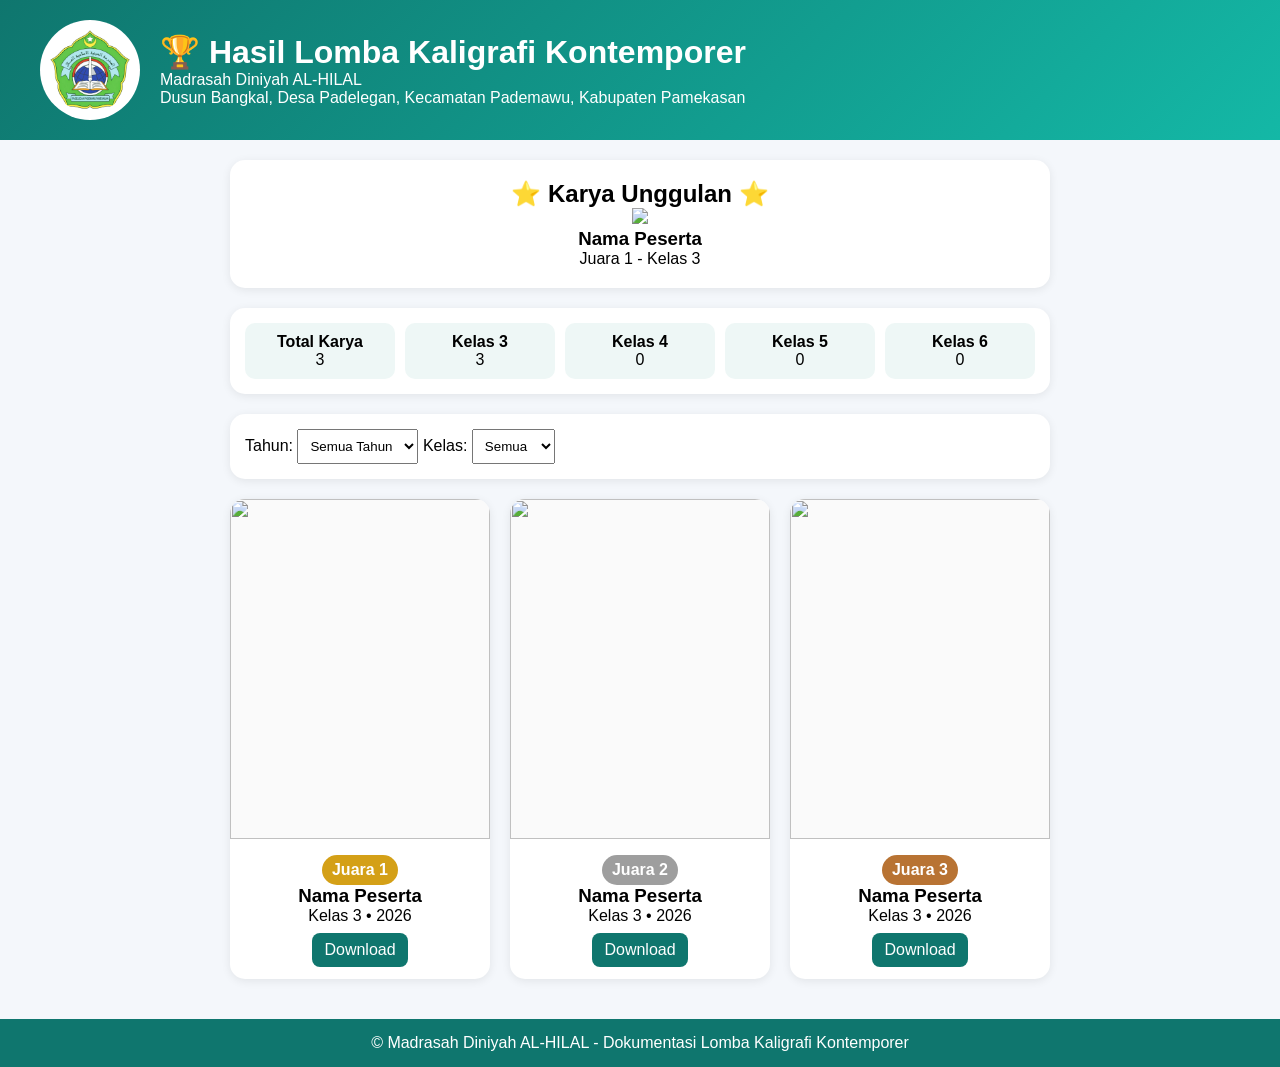
==== index.html @ 015a81a3 "Add files via upload" ====
<!DOCTYPE html>
<html lang="id">
<head>
<meta charset="UTF-8">
<meta name="viewport" content="width=device-width, initial-scale=1.0">
<title>Hasil Lomba Kaligrafi Kontemporer - MD AL-HILAL</title>
<style>
*{margin:0;padding:0;box-sizing:border-box}
html,body{height:100%}
body{font-family:Segoe UI,Arial,sans-serif;background:#f4f7fb;display:flex;flex-direction:column}
main{flex:1}
header{
background:linear-gradient(135deg,#0f766e,#14b8a6);
color:#fff;padding:20px
}
.header-wrap{max-width:1200px;margin:auto;display:flex;align-items:center;gap:20px}
.logo{width:100px;height:100px;object-fit:contain;background:#fff;border-radius:50%;padding:8px}
@media(max-width:768px){.header-wrap{flex-direction:column;text-align:center}}
.container{max-width:1200px;margin:auto;padding:20px}
.featured,.stats,.filters,.gallery-card{background:#fff;border-radius:15px;box-shadow:0 2px 10px rgba(0,0,0,.08)}
.featured{padding:20px;margin-bottom:20px;text-align:center}
.featured img{max-width:100%;max-height:500px;object-fit:contain}
.stats{padding:15px;margin-bottom:20px;display:flex;gap:10px;flex-wrap:wrap}
.stat{flex:1;min-width:150px;background:#eef7f6;padding:10px;border-radius:10px;text-align:center}
.filters{padding:15px;margin-bottom:20px}
.filters select{padding:8px}
.gallery{display:grid;grid-template-columns:repeat(auto-fit,minmax(260px,1fr));gap:20px}
.gallery-card{overflow:hidden}
.gallery-card img{width:100%;height:340px;object-fit:contain;background:#fafafa;cursor:pointer}
.info{padding:12px;text-align:center}
.badge{display:inline-block;padding:6px 10px;border-radius:20px;color:#fff;font-weight:bold}
.gold{background:#d4a017}.silver{background:#9e9e9e}.bronze{background:#b87333}.blue{background:#2563eb}
.btn{display:inline-block;margin-top:8px;padding:8px 12px;background:#0f766e;color:#fff;text-decoration:none;border-radius:8px}
footer{background:#0f766e;color:#fff;text-align:center;padding:15px;margin-top:20px}
.lightbox{display:none;position:fixed;inset:0;background:rgba(0,0,0,.9);justify-content:center;align-items:center;z-index:9999}
.lightbox img{max-width:95%;max-height:95%}
.close{position:absolute;top:15px;right:20px;color:#fff;font-size:35px;cursor:pointer}
</style>
</head>
<body>
<header>
<div class="header-wrap">
<img src="logo.png" class="logo" alt="Logo">
<div>
<h1>🏆 Hasil Lomba Kaligrafi Kontemporer</h1>
<p>Madrasah Diniyah AL-HILAL<br>Dusun Bangkal, Desa Padelegan, Kecamatan Pademawu, Kabupaten Pamekasan</p>
</div>
</div>
</header>

<main class="container">
<div id="featured" class="featured"></div>
<div id="stats" class="stats"></div>

<div class="filters">
Tahun:
<select id="tahunFilter"></select>
Kelas:
<select id="kelasFilter">
<option value="all">Semua</option>
<option value="3">Kelas 3</option>
<option value="4">Kelas 4</option>
<option value="5">Kelas 5</option>
<option value="6">Kelas 6</option>
</select>
</div>

<div id="gallery" class="gallery"></div>
</main>

<footer>
© Madrasah Diniyah AL-HILAL - Dokumentasi Lomba Kaligrafi Kontemporer
</footer>

<div class="lightbox" id="lightbox">
<span class="close" onclick="document.getElementById('lightbox').style.display='none'">&times;</span>
<img id="lightboxImg">
</div>

<script>
let allData=[];

fetch('data.json')
.then(r=>r.json())
.then(data=>{
 allData=data;
 initFilters();
 renderFeatured();
 renderStats();
 renderGallery();
});

function initFilters(){
 const years=[...new Set(allData.map(x=>x.tahun))];
 const sel=document.getElementById('tahunFilter');
 sel.innerHTML='<option value="all">Semua Tahun</option>';
 years.forEach(y=>sel.innerHTML+=`<option value="${y}">${y}</option>`);
 sel.onchange=renderGallery;
 document.getElementById('kelasFilter').onchange=renderGallery;
}

function renderFeatured(){
 const f=allData.find(x=>x.featured);
 if(!f) return;
 document.getElementById('featured').innerHTML=`
 <h2>⭐ Karya Unggulan ⭐</h2>
 <img src="${f.gambar}">
 <h3>${f.nama}</h3>
 <p>${f.peringkat} - Kelas ${f.kelas}</p>`;
}

function renderStats(){
 const total=allData.length;
 const kelas=[3,4,5,6];
 let html=`<div class="stat"><b>Total Karya</b><br>${total}</div>`;
 kelas.forEach(k=>{
 html+=`<div class="stat"><b>Kelas ${k}</b><br>${allData.filter(x=>x.kelas==k).length}</div>`;
 });
 document.getElementById('stats').innerHTML=html;
}

function badgeClass(p){
 if(p.includes('Juara 1')) return 'gold';
 if(p.includes('Juara 2')) return 'silver';
 if(p.includes('Juara 3')) return 'bronze';
 return 'blue';
}

function renderGallery(){
 const tahun=document.getElementById('tahunFilter').value;
 const kelas=document.getElementById('kelasFilter').value;

 let data=allData.filter(x=>
 (tahun==='all'||x.tahun===tahun) &&
 (kelas==='all'||x.kelas===kelas)
 );

 document.getElementById('gallery').innerHTML=data.map(x=>`
 <div class="gallery-card">
 <img src="${x.gambar}" onclick="openImg('${x.gambar}')">
 <div class="info">
 <span class="badge ${badgeClass(x.peringkat)}">${x.peringkat}</span>
 <h3>${x.nama}</h3>
 <p>Kelas ${x.kelas} • ${x.tahun}</p>
 <a class="btn" href="${x.gambar}" download>Download</a>
 </div></div>`).join('');
}

function openImg(src){
 document.getElementById('lightbox').style.display='flex';
 document.getElementById('lightboxImg').src=src;
}
</script>
</body>
</html>
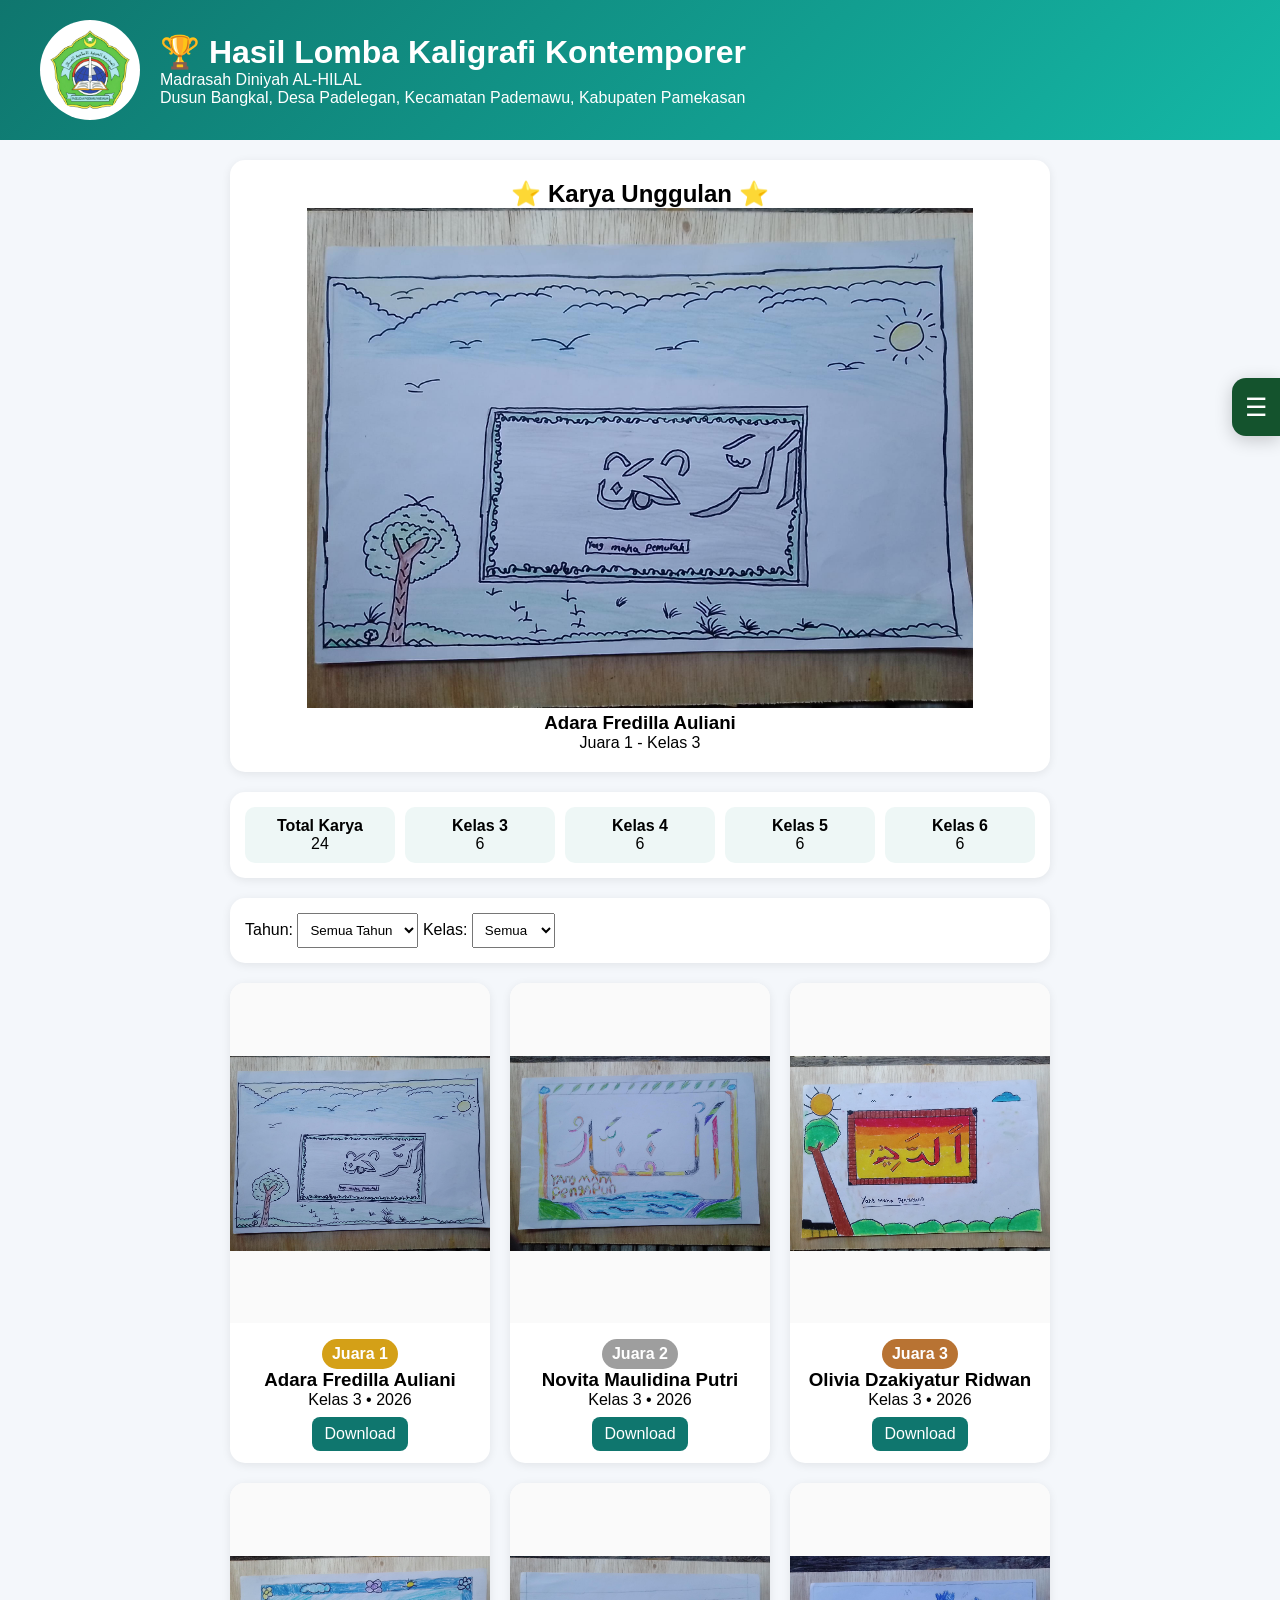
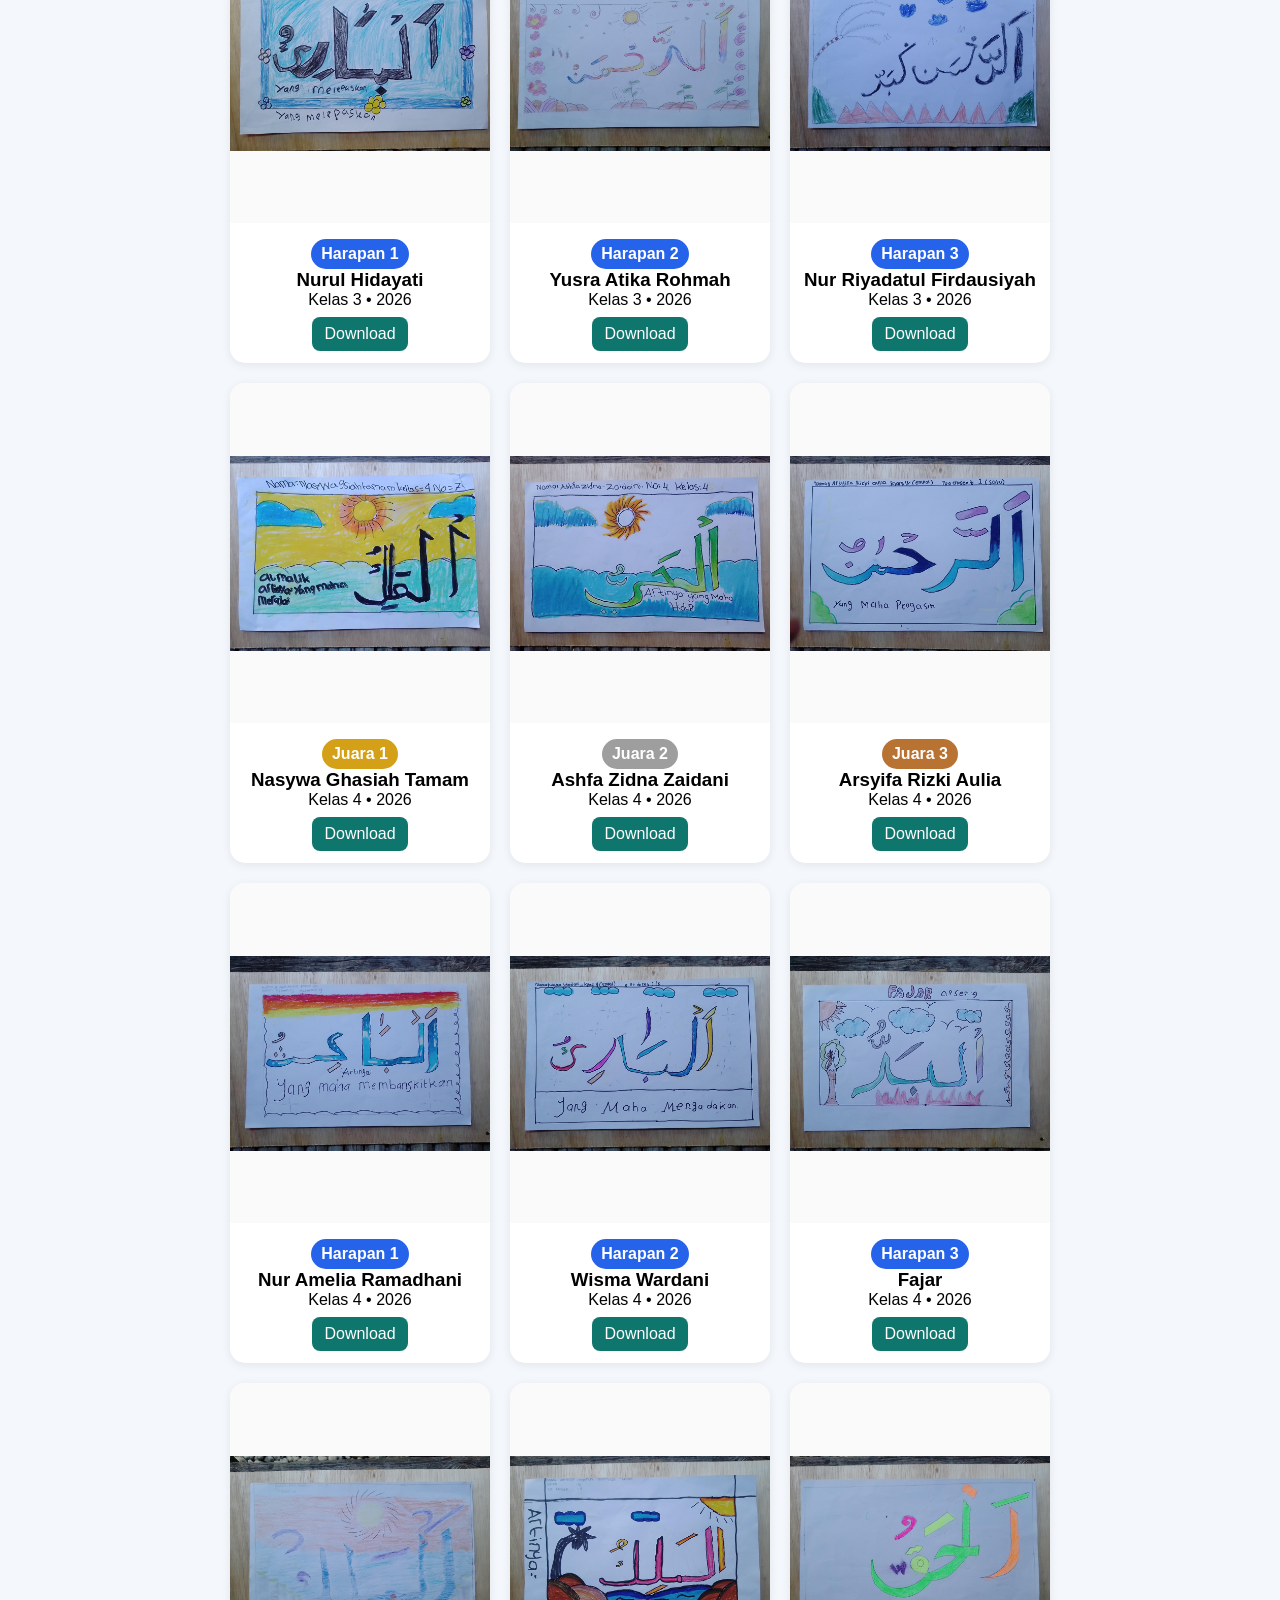
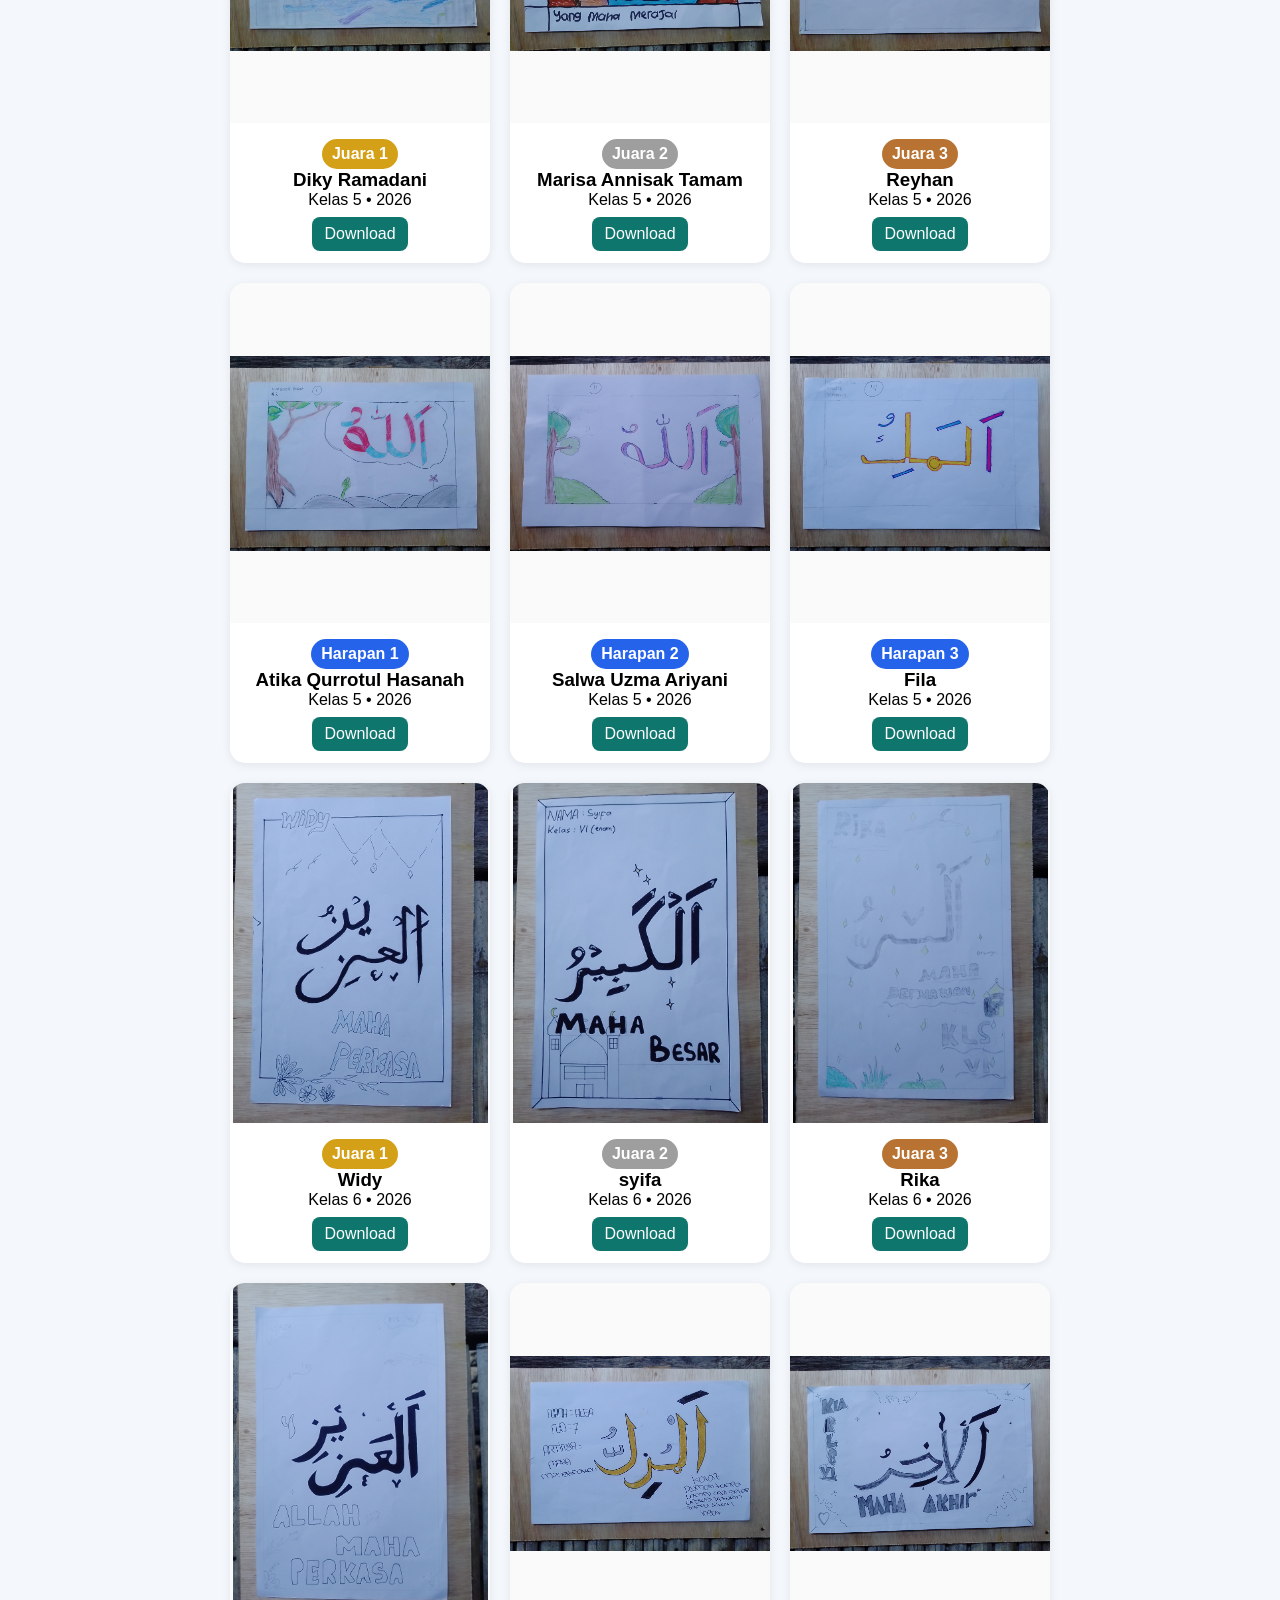
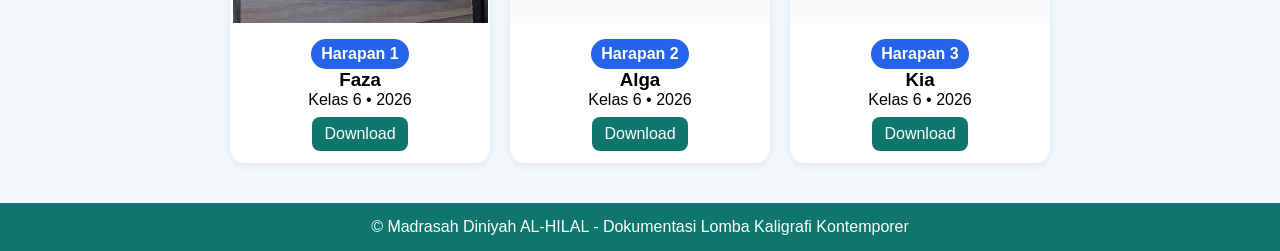
==== commit deb1cccc: "Update index.html" ====
--- a/index.html
+++ b/index.html
@@ -35,9 +35,289 @@
 .lightbox{display:none;position:fixed;inset:0;background:rgba(0,0,0,.9);justify-content:center;align-items:center;z-index:9999}
 .lightbox img{max-width:95%;max-height:95%}
 .close{position:absolute;top:15px;right:20px;color:#fff;font-size:35px;cursor:pointer}
+
+ /* ===== PENGATURAN DASAR ===== */
+:root {
+  --sb-main: #14532d;
+  --sb-accent: #d4af37;
+  --sb-panel: #ffffff;
+  --sb-text: #243047;
+  --sb-width: 280px;
+}
+
+/* body {
+  margin: 0;
+  font-family: Arial, sans-serif;
+}
+
+/* ===== TOMBOL PEMBUKA ===== */
+#rightSidebarToggle {
+  position: fixed;
+  top: 42%;
+  right: 0;
+  z-index: 99999;
+  width: 48px;
+  height: 58px;
+  border: none;
+  border-radius: 14px 0 0 14px;
+  background: var(--sb-main);
+  color: white;
+  font-size: 25px;
+  cursor: pointer;
+  box-shadow: 0 4px 18px #0003;
+  transition: right .35s ease, background .25s;
+  animation: sbPulse 2.5s infinite;
+}
+
+#rightSidebarToggle:hover {
+  background: #166534;
+}
+
+#rightSidebarToggle.is-open {
+  right: var(--sb-width);
+  animation: none;
+}
+
+/* ===== PANEL SIDEBAR ===== */
+#rightSidebar {
+  position: fixed;
+  top: 0;
+  right: 0;
+  z-index: 99998;
+  width: var(--sb-width);
+  max-width: calc(100vw - 55px);
+  height: 100vh;
+  height: 100dvh;
+  box-sizing: border-box;
+  background: var(--sb-panel);
+  box-shadow: -8px 0 30px #0002;
+  transform: translateX(110%);
+  transition: transform .35s cubic-bezier(.2,.8,.2,1);
+  display: flex;
+  flex-direction: column;
+  visibility: hidden;
+}
+
+#rightSidebar.is-open {
+  transform: translateX(0);
+  visibility: visible;
+}
+
+/* ===== HEADER ===== 
+.sb-header {
+  padding: 25px 20px;
+  color: white;
+  background: linear-gradient(135deg, #14532d, #166534);
+  position: relative;
+  overflow: hidden;
+} */
+
+.sb-header::after {
+  content: "";
+  position: absolute;
+  width: 120px;
+  height: 120px;
+  border: 1px solid #ffffff30;
+  border-radius: 50%;
+  right: -35px;
+  top: -45px;
+}
+
+.sb-brand {
+  font-size: 19px;
+  font-weight: bold;
+  letter-spacing: .5px;
+}
+
+.sb-subtitle {
+  font-size: 12px;
+  opacity: .8;
+  margin-top: 7px;
+}
+
+#rightSidebarClose {
+  position: absolute;
+  top: 15px;
+  right: 14px;
+  z-index: 1;
+  border: 0;
+  border-radius: 50%;
+  width: 32px;
+  height: 32px;
+  color: white;
+  background: #ffffff20;
+  font-size: 20px;
+  cursor: pointer;
+}
+
+/* ===== DAFTAR MENU ===== */
+.sb-menu {
+  padding: 16px 12px;
+  overflow-y: auto;
+  flex: 1;
+}
+
+.sb-label {
+  padding: 8px 12px;
+  color: #8a94a5;
+  font-size: 11px;
+  font-weight: bold;
+  letter-spacing: 1.2px;
+}
+
+.sb-link {
+  display: flex;
+  align-items: center;
+  gap: 13px;
+  padding: 13px 12px;
+  margin: 4px 0;
+  color: var(--sb-text);
+  text-decoration: none;
+  border-radius: 11px;
+  font-size: 14px;
+  transition: background .25s, color .25s,
+              transform .25s;
+}
+
+.sb-icon {
+  width: 24px;
+  text-align: center;
+  font-size: 19px;
+}
+
+.sb-link:hover,
+.sb-link.active {
+  background: #e8f5ec;
+  color: var(--sb-main);
+  transform: translateX(-4px);
+}
+
+.sb-link.active {
+  font-weight: bold;
+  box-shadow: inset -3px 0 var(--sb-accent);
+}
+
+/* ===== FOOTER ===== */
+.sb-footer {
+  padding: 16px;
+  text-align: center;
+  color: #7b8494;
+  font-size: 11px;
+  border-top: 1px solid #edf0f3;
+}
+
+/* ===== LAPISAN GELAP ===== */
+#rightSidebarOverlay {
+  position: fixed;
+  inset: 0;
+  z-index: 99997;
+  background: #0b1220a0;
+  opacity: 0;
+  visibility: hidden;
+  transition: opacity .3s, visibility .3s;
+}
+
+#rightSidebarOverlay.is-open {
+  opacity: 1;
+  visibility: visible;
+}
+
+/* ===== ANIMASI TOMBOL ===== */
+@keyframes sbPulse {
+  0%, 100% { box-shadow: 0 4px 18px #0003; }
+  50% { box-shadow: 0 4px 22px #d4af3780; }
+}
+
+/* Hormati pengaturan minim animasi */
+@media (prefers-reduced-motion: reduce) {
+  #rightSidebar,
+  #rightSidebarToggle,
+  #rightSidebarOverlay,
+  .sb-link {
+    transition: none !important;
+    animation: none !important;
+  }
+}
 </style>
 </head>
 <body>
+ <!-- TOMBOL MENU -->
+<button id="rightSidebarToggle"
+        type="button"
+        aria-label="Buka menu navigasi"
+        aria-controls="rightSidebar"
+        aria-expanded="false">
+  <span id="sbToggleIcon">☰</span>
+</button>
+
+<!-- OVERLAY -->
+<div id="rightSidebarOverlay"></div>
+
+<!-- SIDEBAR -->
+<aside id="rightSidebar"
+       aria-label="Navigasi utama"
+       aria-hidden="true"
+       inert>
+
+  <div class="sb-header">
+    <div class="sb-brand">✦ MENU UTAMA</div>
+    <div class="sb-subtitle">Portal Informasi & Layanan</div>
+    <button id="rightSidebarClose"
+            type="button"
+            aria-label="Tutup menu">×</button>
+  </div>
+
+  <nav class="sb-menu">
+    <div class="sb-label">NAVIGASI</div>
+
+    <!-- GANTI LINK # DENGAN URL TUJUAN -->
+    <a class="sb-link active" href="#beranda">
+      <span class="sb-icon">⌂</span>
+      <span>Beranda</span>
+    </a>
+
+    <a class="sb-link" href="#profil">
+      <span class="sb-icon">🏫</span>
+      <span>Profil Madrasah</span>
+    </a>
+
+    <a class="sb-link" href="#informasi">
+      <span class="sb-icon">📢</span>
+      <span>Informasi</span>
+    </a>
+
+    <a class="sb-link" href="#layanan">
+      <span class="sb-icon">▤</span>
+      <span>Layanan Digital</span>
+    </a>
+
+    <a class="sb-link" href="#data-siswa">
+      <span class="sb-icon">👨‍🎓</span>
+      <span>Data Siswa</span>
+    </a>
+
+    <a class="sb-link" href="#galeri">
+      <span class="sb-icon">▧</span>
+      <span>Galeri Kegiatan</span>
+    </a>
+
+    <a class="sb-link" href="#kontak">
+      <span class="sb-icon">✉</span>
+      <span>Hubungi Kami</span>
+    </a>
+
+    <div class="sb-label">TAUTAN EKSTERNAL</div>
+
+    <a class="sb-link"
+       href="https://www.google.com/"
+       target="_blank"
+       rel="noopener noreferrer">
+      <span class="sb-icon">🌐</span>
+      <span>Website Eksternal ↗</span>
+    </a>
+  </nav>
+</aside>
+ <!-- ========================================================= -->
 <header>
 <div class="header-wrap">
 <img src="logo.png" class="logo" alt="Logo">
@@ -151,5 +431,80 @@
  document.getElementById('lightboxImg').src=src;
 }
 </script>
+
+ <script>
+(() => {
+  const toggle = document.getElementById("rightSidebarToggle");
+  const icon = document.getElementById("sbToggleIcon");
+  const sidebar = document.getElementById("rightSidebar");
+  const close = document.getElementById("rightSidebarClose");
+  const overlay = document.getElementById("rightSidebarOverlay");
+
+  if (!toggle || !sidebar || !close || !overlay) return;
+
+  let isOpen = false;
+  let previousFocus = null;
+
+  function setSidebar(open) {
+    isOpen = open;
+
+    sidebar.classList.toggle("is-open", open);
+    toggle.classList.toggle("is-open", open);
+    overlay.classList.toggle("is-open", open);
+
+    toggle.setAttribute("aria-expanded", String(open));
+    toggle.setAttribute(
+      "aria-label",
+      open ? "Tutup menu navigasi" : "Buka menu navigasi"
+    );
+
+    sidebar.setAttribute("aria-hidden", String(!open));
+    sidebar.inert = !open;
+
+    icon.textContent = open ? "✕" : "☰";
+
+    if (open) {
+      previousFocus = document.activeElement;
+      close.focus();
+    } else if (previousFocus && previousFocus.focus) {
+      toggle.focus();
+    }
+  }
+
+  toggle.addEventListener("click", () => {
+    setSidebar(!isOpen);
+  });
+
+  close.addEventListener("click", () => {
+    setSidebar(false);
+  });
+
+  overlay.addEventListener("click", () => {
+    setSidebar(false);
+  });
+
+  document.addEventListener("keydown", (event) => {
+    if (event.key === "Escape" && isOpen) {
+      setSidebar(false);
+    }
+  });
+
+  sidebar.querySelectorAll(".sb-link").forEach(link => {
+    link.addEventListener("click", () => {
+      if (link.target !== "_blank") {
+        sidebar.querySelectorAll(".sb-link").forEach(item => {
+          item.classList.remove("active");
+        });
+        link.classList.add("active");
+      }
+
+      setSidebar(false);
+    });
+  });
+
+  // Tutup otomatis jika layar berubah menjadi desktop lebar
+  // tidak dilakukan agar keadaan menu tetap konsisten.
+})();
+</script>
 </body>
-</html>+</html>
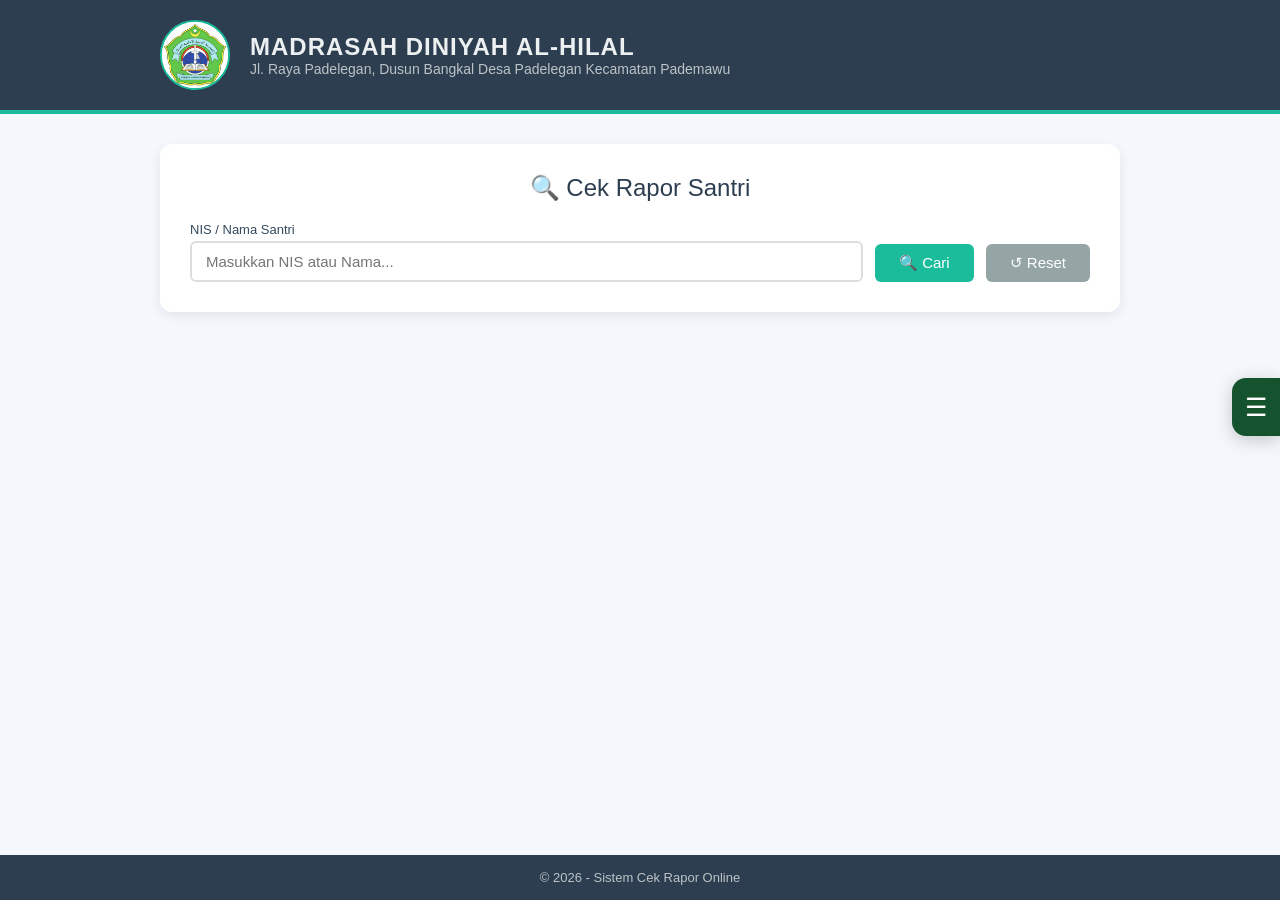
==== commit 77e58e61: "Add files via upload" ====
--- a/index.html
+++ b/index.html
@@ -1,510 +1,450 @@
-<!DOCTYPE html>
-<html lang="id">
-<head>
-<meta charset="UTF-8">
-<meta name="viewport" content="width=device-width, initial-scale=1.0">
-<title>Hasil Lomba Kaligrafi Kontemporer - MD AL-HILAL</title>
-<style>
-*{margin:0;padding:0;box-sizing:border-box}
-html,body{height:100%}
-body{font-family:Segoe UI,Arial,sans-serif;background:#f4f7fb;display:flex;flex-direction:column}
-main{flex:1}
-header{
-background:linear-gradient(135deg,#0f766e,#14b8a6);
-color:#fff;padding:20px
-}
-.header-wrap{max-width:1200px;margin:auto;display:flex;align-items:center;gap:20px}
-.logo{width:100px;height:100px;object-fit:contain;background:#fff;border-radius:50%;padding:8px}
-@media(max-width:768px){.header-wrap{flex-direction:column;text-align:center}}
-.container{max-width:1200px;margin:auto;padding:20px}
-.featured,.stats,.filters,.gallery-card{background:#fff;border-radius:15px;box-shadow:0 2px 10px rgba(0,0,0,.08)}
-.featured{padding:20px;margin-bottom:20px;text-align:center}
-.featured img{max-width:100%;max-height:500px;object-fit:contain}
-.stats{padding:15px;margin-bottom:20px;display:flex;gap:10px;flex-wrap:wrap}
-.stat{flex:1;min-width:150px;background:#eef7f6;padding:10px;border-radius:10px;text-align:center}
-.filters{padding:15px;margin-bottom:20px}
-.filters select{padding:8px}
-.gallery{display:grid;grid-template-columns:repeat(auto-fit,minmax(260px,1fr));gap:20px}
-.gallery-card{overflow:hidden}
-.gallery-card img{width:100%;height:340px;object-fit:contain;background:#fafafa;cursor:pointer}
-.info{padding:12px;text-align:center}
-.badge{display:inline-block;padding:6px 10px;border-radius:20px;color:#fff;font-weight:bold}
-.gold{background:#d4a017}.silver{background:#9e9e9e}.bronze{background:#b87333}.blue{background:#2563eb}
-.btn{display:inline-block;margin-top:8px;padding:8px 12px;background:#0f766e;color:#fff;text-decoration:none;border-radius:8px}
-footer{background:#0f766e;color:#fff;text-align:center;padding:15px;margin-top:20px}
-.lightbox{display:none;position:fixed;inset:0;background:rgba(0,0,0,.9);justify-content:center;align-items:center;z-index:9999}
-.lightbox img{max-width:95%;max-height:95%}
-.close{position:absolute;top:15px;right:20px;color:#fff;font-size:35px;cursor:pointer}
-
- /* ===== PENGATURAN DASAR ===== */
-:root {
-  --sb-main: #14532d;
-  --sb-accent: #d4af37;
-  --sb-panel: #ffffff;
-  --sb-text: #243047;
-  --sb-width: 280px;
-}
-
-/* body {
-  margin: 0;
-  font-family: Arial, sans-serif;
-}
-
-/* ===== TOMBOL PEMBUKA ===== */
-#rightSidebarToggle {
-  position: fixed;
-  top: 42%;
-  right: 0;
-  z-index: 99999;
-  width: 48px;
-  height: 58px;
-  border: none;
-  border-radius: 14px 0 0 14px;
-  background: var(--sb-main);
-  color: white;
-  font-size: 25px;
-  cursor: pointer;
-  box-shadow: 0 4px 18px #0003;
-  transition: right .35s ease, background .25s;
-  animation: sbPulse 2.5s infinite;
-}
-
-#rightSidebarToggle:hover {
-  background: #166534;
-}
-
-#rightSidebarToggle.is-open {
-  right: var(--sb-width);
-  animation: none;
-}
-
-/* ===== PANEL SIDEBAR ===== */
-#rightSidebar {
-  position: fixed;
-  top: 0;
-  right: 0;
-  z-index: 99998;
-  width: var(--sb-width);
-  max-width: calc(100vw - 55px);
-  height: 100vh;
-  height: 100dvh;
-  box-sizing: border-box;
-  background: var(--sb-panel);
-  box-shadow: -8px 0 30px #0002;
-  transform: translateX(110%);
-  transition: transform .35s cubic-bezier(.2,.8,.2,1);
-  display: flex;
-  flex-direction: column;
-  visibility: hidden;
-}
-
-#rightSidebar.is-open {
-  transform: translateX(0);
-  visibility: visible;
-}
-
-/* ===== HEADER ===== 
-.sb-header {
-  padding: 25px 20px;
-  color: white;
-  background: linear-gradient(135deg, #14532d, #166534);
-  position: relative;
-  overflow: hidden;
-} */
-
-.sb-header::after {
-  content: "";
-  position: absolute;
-  width: 120px;
-  height: 120px;
-  border: 1px solid #ffffff30;
-  border-radius: 50%;
-  right: -35px;
-  top: -45px;
-}
-
-.sb-brand {
-  font-size: 19px;
-  font-weight: bold;
-  letter-spacing: .5px;
-}
-
-.sb-subtitle {
-  font-size: 12px;
-  opacity: .8;
-  margin-top: 7px;
-}
-
-#rightSidebarClose {
-  position: absolute;
-  top: 15px;
-  right: 14px;
-  z-index: 1;
-  border: 0;
-  border-radius: 50%;
-  width: 32px;
-  height: 32px;
-  color: white;
-  background: #ffffff20;
-  font-size: 20px;
-  cursor: pointer;
-}
-
-/* ===== DAFTAR MENU ===== */
-.sb-menu {
-  padding: 16px 12px;
-  overflow-y: auto;
-  flex: 1;
-}
-
-.sb-label {
-  padding: 8px 12px;
-  color: #8a94a5;
-  font-size: 11px;
-  font-weight: bold;
-  letter-spacing: 1.2px;
-}
-
-.sb-link {
-  display: flex;
-  align-items: center;
-  gap: 13px;
-  padding: 13px 12px;
-  margin: 4px 0;
-  color: var(--sb-text);
-  text-decoration: none;
-  border-radius: 11px;
-  font-size: 14px;
-  transition: background .25s, color .25s,
-              transform .25s;
-}
-
-.sb-icon {
-  width: 24px;
-  text-align: center;
-  font-size: 19px;
-}
-
-.sb-link:hover,
-.sb-link.active {
-  background: #e8f5ec;
-  color: var(--sb-main);
-  transform: translateX(-4px);
-}
-
-.sb-link.active {
-  font-weight: bold;
-  box-shadow: inset -3px 0 var(--sb-accent);
-}
-
-/* ===== FOOTER ===== */
-.sb-footer {
-  padding: 16px;
-  text-align: center;
-  color: #7b8494;
-  font-size: 11px;
-  border-top: 1px solid #edf0f3;
-}
-
-/* ===== LAPISAN GELAP ===== */
-#rightSidebarOverlay {
-  position: fixed;
-  inset: 0;
-  z-index: 99997;
-  background: #0b1220a0;
-  opacity: 0;
-  visibility: hidden;
-  transition: opacity .3s, visibility .3s;
-}
-
-#rightSidebarOverlay.is-open {
-  opacity: 1;
-  visibility: visible;
-}
-
-/* ===== ANIMASI TOMBOL ===== */
-@keyframes sbPulse {
-  0%, 100% { box-shadow: 0 4px 18px #0003; }
-  50% { box-shadow: 0 4px 22px #d4af3780; }
-}
-
-/* Hormati pengaturan minim animasi */
-@media (prefers-reduced-motion: reduce) {
-  #rightSidebar,
-  #rightSidebarToggle,
-  #rightSidebarOverlay,
-  .sb-link {
-    transition: none !important;
-    animation: none !important;
-  }
-}
-</style>
-</head>
-<body>
- <!-- TOMBOL MENU -->
-<button id="rightSidebarToggle"
-        type="button"
-        aria-label="Buka menu navigasi"
-        aria-controls="rightSidebar"
-        aria-expanded="false">
-  <span id="sbToggleIcon">☰</span>
-</button>
-
-<!-- OVERLAY -->
-<div id="rightSidebarOverlay"></div>
-
-<!-- SIDEBAR -->
-<aside id="rightSidebar"
-       aria-label="Navigasi utama"
-       aria-hidden="true"
-       inert>
-
-  <div class="sb-header">
-    <div class="sb-brand">✦ MENU UTAMA</div>
-    <div class="sb-subtitle">Portal Informasi & Layanan</div>
-    <button id="rightSidebarClose"
-            type="button"
-            aria-label="Tutup menu">×</button>
-  </div>
-
-  <nav class="sb-menu">
-    <div class="sb-label">NAVIGASI</div>
-
-    <!-- GANTI LINK # DENGAN URL TUJUAN -->
-    <a class="sb-link active" href="#beranda">
-      <span class="sb-icon">⌂</span>
-      <span>Beranda</span>
-    </a>
-
-    <a class="sb-link" href="#profil">
-      <span class="sb-icon">🏫</span>
-      <span>Profil Madrasah</span>
-    </a>
-
-    <a class="sb-link" href="#informasi">
-      <span class="sb-icon">📢</span>
-      <span>Informasi</span>
-    </a>
-
-    <a class="sb-link" href="#layanan">
-      <span class="sb-icon">▤</span>
-      <span>Layanan Digital</span>
-    </a>
-
-    <a class="sb-link" href="#data-siswa">
-      <span class="sb-icon">👨‍🎓</span>
-      <span>Data Siswa</span>
-    </a>
-
-    <a class="sb-link" href="#galeri">
-      <span class="sb-icon">▧</span>
-      <span>Galeri Kegiatan</span>
-    </a>
-
-    <a class="sb-link" href="#kontak">
-      <span class="sb-icon">✉</span>
-      <span>Hubungi Kami</span>
-    </a>
-
-    <div class="sb-label">TAUTAN EKSTERNAL</div>
-
-    <a class="sb-link"
-       href="https://www.google.com/"
-       target="_blank"
-       rel="noopener noreferrer">
-      <span class="sb-icon">🌐</span>
-      <span>Website Eksternal ↗</span>
-    </a>
-  </nav>
-</aside>
- <!-- ========================================================= -->
-<header>
-<div class="header-wrap">
-<img src="logo.png" class="logo" alt="Logo">
-<div>
-<h1>🏆 Hasil Lomba Kaligrafi Kontemporer</h1>
-<p>Madrasah Diniyah AL-HILAL<br>Dusun Bangkal, Desa Padelegan, Kecamatan Pademawu, Kabupaten Pamekasan</p>
-</div>
-</div>
-</header>
-
-<main class="container">
-<div id="featured" class="featured"></div>
-<div id="stats" class="stats"></div>
-
-<div class="filters">
-Tahun:
-<select id="tahunFilter"></select>
-Kelas:
-<select id="kelasFilter">
-<option value="all">Semua</option>
-<option value="3">Kelas 3</option>
-<option value="4">Kelas 4</option>
-<option value="5">Kelas 5</option>
-<option value="6">Kelas 6</option>
-</select>
-</div>
-
-<div id="gallery" class="gallery"></div>
-</main>
-
-<footer>
-© Madrasah Diniyah AL-HILAL - Dokumentasi Lomba Kaligrafi Kontemporer
-</footer>
-
-<div class="lightbox" id="lightbox">
-<span class="close" onclick="document.getElementById('lightbox').style.display='none'">&times;</span>
-<img id="lightboxImg">
-</div>
-
-<script>
-let allData=[];
-
-fetch('data.json')
-.then(r=>r.json())
-.then(data=>{
- allData=data;
- initFilters();
- renderFeatured();
- renderStats();
- renderGallery();
-});
-
-function initFilters(){
- const years=[...new Set(allData.map(x=>x.tahun))];
- const sel=document.getElementById('tahunFilter');
- sel.innerHTML='<option value="all">Semua Tahun</option>';
- years.forEach(y=>sel.innerHTML+=`<option value="${y}">${y}</option>`);
- sel.onchange=renderGallery;
- document.getElementById('kelasFilter').onchange=renderGallery;
-}
-
-function renderFeatured(){
- const f=allData.find(x=>x.featured);
- if(!f) return;
- document.getElementById('featured').innerHTML=`
- <h2>⭐ Karya Unggulan ⭐</h2>
- <img src="${f.gambar}">
- <h3>${f.nama}</h3>
- <p>${f.peringkat} - Kelas ${f.kelas}</p>`;
-}
-
-function renderStats(){
- const total=allData.length;
- const kelas=[3,4,5,6];
- let html=`<div class="stat"><b>Total Karya</b><br>${total}</div>`;
- kelas.forEach(k=>{
- html+=`<div class="stat"><b>Kelas ${k}</b><br>${allData.filter(x=>x.kelas==k).length}</div>`;
- });
- document.getElementById('stats').innerHTML=html;
-}
-
-function badgeClass(p){
- if(p.includes('Juara 1')) return 'gold';
- if(p.includes('Juara 2')) return 'silver';
- if(p.includes('Juara 3')) return 'bronze';
- return 'blue';
-}
-
-function renderGallery(){
- const tahun=document.getElementById('tahunFilter').value;
- const kelas=document.getElementById('kelasFilter').value;
-
- let data=allData.filter(x=>
- (tahun==='all'||x.tahun===tahun) &&
- (kelas==='all'||x.kelas===kelas)
- );
-
- document.getElementById('gallery').innerHTML=data.map(x=>`
- <div class="gallery-card">
- <img src="${x.gambar}" onclick="openImg('${x.gambar}')">
- <div class="info">
- <span class="badge ${badgeClass(x.peringkat)}">${x.peringkat}</span>
- <h3>${x.nama}</h3>
- <p>Kelas ${x.kelas} • ${x.tahun}</p>
- <a class="btn" href="${x.gambar}" download>Download</a>
- </div></div>`).join('');
-}
-
-function openImg(src){
- document.getElementById('lightbox').style.display='flex';
- document.getElementById('lightboxImg').src=src;
-}
-</script>
-
- <script>
-(() => {
-  const toggle = document.getElementById("rightSidebarToggle");
-  const icon = document.getElementById("sbToggleIcon");
-  const sidebar = document.getElementById("rightSidebar");
-  const close = document.getElementById("rightSidebarClose");
-  const overlay = document.getElementById("rightSidebarOverlay");
-
-  if (!toggle || !sidebar || !close || !overlay) return;
-
-  let isOpen = false;
-  let previousFocus = null;
-
-  function setSidebar(open) {
-    isOpen = open;
-
-    sidebar.classList.toggle("is-open", open);
-    toggle.classList.toggle("is-open", open);
-    overlay.classList.toggle("is-open", open);
-
-    toggle.setAttribute("aria-expanded", String(open));
-    toggle.setAttribute(
-      "aria-label",
-      open ? "Tutup menu navigasi" : "Buka menu navigasi"
-    );
-
-    sidebar.setAttribute("aria-hidden", String(!open));
-    sidebar.inert = !open;
-
-    icon.textContent = open ? "✕" : "☰";
-
-    if (open) {
-      previousFocus = document.activeElement;
-      close.focus();
-    } else if (previousFocus && previousFocus.focus) {
-      toggle.focus();
-    }
-  }
-
-  toggle.addEventListener("click", () => {
-    setSidebar(!isOpen);
-  });
-
-  close.addEventListener("click", () => {
-    setSidebar(false);
-  });
-
-  overlay.addEventListener("click", () => {
-    setSidebar(false);
-  });
-
-  document.addEventListener("keydown", (event) => {
-    if (event.key === "Escape" && isOpen) {
-      setSidebar(false);
-    }
-  });
-
-  sidebar.querySelectorAll(".sb-link").forEach(link => {
-    link.addEventListener("click", () => {
-      if (link.target !== "_blank") {
-        sidebar.querySelectorAll(".sb-link").forEach(item => {
-          item.classList.remove("active");
-        });
-        link.classList.add("active");
-      }
-
-      setSidebar(false);
-    });
-  });
-
-  // Tutup otomatis jika layar berubah menjadi desktop lebar
-  // tidak dilakukan agar keadaan menu tetap konsisten.
-})();
-</script>
-</body>
-</html>
+<!DOCTYPE html>
+<html lang="id">
+<head>
+    <meta charset="UTF-8" />
+    <meta name="viewport" content="width=device-width, initial-scale=1.0" />
+    <title>Cek Rapor Online</title>
+    <link rel="icon" href="alhilal.jpeg" />
+    <!-- Panggil CSS dan JS -->
+    <link rel="stylesheet" href="styles.css" />
+
+    <style>
+/* ===== PENGATURAN DASAR ===== */
+:root {
+  --sb-main: #14532d;
+  --sb-accent: #d4af37;
+  --sb-panel: #ffffff;
+  --sb-text: #243047;
+  --sb-width: 280px;
+}
+
+body {
+  margin: 0;
+  font-family: Arial, sans-serif;
+}
+
+/* ===== TOMBOL PEMBUKA ===== */
+#rightSidebarToggle {
+  position: fixed;
+  top: 42%;
+  right: 0;
+  z-index: 99999;
+  width: 48px;
+  height: 58px;
+  border: none;
+  border-radius: 14px 0 0 14px;
+  background: var(--sb-main);
+  color: white;
+  font-size: 25px;
+  cursor: pointer;
+  box-shadow: 0 4px 18px #0003;
+  transition: right .35s ease, background .25s;
+  animation: sbPulse 2.5s infinite;
+}
+
+#rightSidebarToggle:hover {
+  background: #166534;
+}
+
+#rightSidebarToggle.is-open {
+  right: var(--sb-width);
+  animation: none;
+}
+
+/* ===== PANEL SIDEBAR ===== */
+#rightSidebar {
+  position: fixed;
+  top: 0;
+  right: 0;
+  z-index: 99998;
+  width: var(--sb-width);
+  max-width: calc(100vw - 55px);
+  height: 100vh;
+  height: 100dvh;
+  box-sizing: border-box;
+  background: var(--sb-panel);
+  box-shadow: -8px 0 30px #0002;
+  transform: translateX(110%);
+  transition: transform .35s cubic-bezier(.2,.8,.2,1);
+  display: flex;
+  flex-direction: column;
+  visibility: hidden;
+}
+
+#rightSidebar.is-open {
+  transform: translateX(0);
+  visibility: visible;
+}
+
+/* ===== HEADER ===== */
+.sb-header {
+  padding: 25px 20px;
+  color: white;
+  background: linear-gradient(135deg, #14532d, #166534);
+  position: relative;
+  overflow: hidden;
+}
+
+.sb-header::after {
+  content: "";
+  position: absolute;
+  width: 120px;
+  height: 120px;
+  border: 1px solid #ffffff30;
+  border-radius: 50%;
+  right: -35px;
+  top: -45px;
+}
+
+.sb-brand {
+  font-size: 19px;
+  font-weight: bold;
+  letter-spacing: .5px;
+}
+
+.sb-subtitle {
+  font-size: 12px;
+  opacity: .8;
+  margin-top: 7px;
+}
+
+#rightSidebarClose {
+  position: absolute;
+  top: 15px;
+  right: 14px;
+  z-index: 1;
+  border: 0;
+  border-radius: 50%;
+  width: 32px;
+  height: 32px;
+  color: white;
+  background: #ffffff20;
+  font-size: 20px;
+  cursor: pointer;
+}
+
+/* ===== DAFTAR MENU ===== */
+.sb-menu {
+  padding: 16px 12px;
+  overflow-y: auto;
+  flex: 1;
+}
+
+.sb-label {
+  padding: 8px 12px;
+  color: #8a94a5;
+  font-size: 11px;
+  font-weight: bold;
+  letter-spacing: 1.2px;
+}
+
+.sb-link {
+  display: flex;
+  align-items: center;
+  gap: 13px;
+  padding: 13px 12px;
+  margin: 4px 0;
+  color: var(--sb-text);
+  text-decoration: none;
+  border-radius: 11px;
+  font-size: 14px;
+  transition: background .25s, color .25s,
+              transform .25s;
+}
+
+.sb-icon {
+  width: 24px;
+  text-align: center;
+  font-size: 19px;
+}
+
+.sb-link:hover,
+.sb-link.active {
+  background: #e8f5ec;
+  color: var(--sb-main);
+  transform: translateX(-4px);
+}
+
+.sb-link.active {
+  font-weight: bold;
+  box-shadow: inset -3px 0 var(--sb-accent);
+}
+
+/* ===== FOOTER ===== */
+.sb-footer {
+  padding: 16px;
+  text-align: center;
+  color: #7b8494;
+  font-size: 11px;
+  border-top: 1px solid #edf0f3;
+}
+
+/* ===== LAPISAN GELAP ===== */
+#rightSidebarOverlay {
+  position: fixed;
+  inset: 0;
+  z-index: 99997;
+  background: #0b1220a0;
+  opacity: 0;
+  visibility: hidden;
+  transition: opacity .3s, visibility .3s;
+}
+
+#rightSidebarOverlay.is-open {
+  opacity: 1;
+  visibility: visible;
+}
+
+/* ===== ANIMASI TOMBOL ===== */
+@keyframes sbPulse {
+  0%, 100% { box-shadow: 0 4px 18px #0003; }
+  50% { box-shadow: 0 4px 22px #d4af3780; }
+}
+
+/* Hormati pengaturan minim animasi */
+@media (prefers-reduced-motion: reduce) {
+  #rightSidebar,
+  #rightSidebarToggle,
+  #rightSidebarOverlay,
+  .sb-link {
+    transition: none !important;
+    animation: none !important;
+  }
+}
+</style>
+</head>
+<body>
+    <!-- TOMBOL MENU -->
+<button id="rightSidebarToggle"
+        type="button"
+        aria-label="Buka menu navigasi"
+        aria-controls="rightSidebar"
+        aria-expanded="false">
+  <span id="sbToggleIcon">☰</span>
+</button>
+
+<!-- OVERLAY -->
+<div id="rightSidebarOverlay"></div>
+
+<!-- SIDEBAR -->
+<aside id="rightSidebar"
+       aria-label="Navigasi utama"
+       aria-hidden="true"
+       inert>
+
+  <div class="sb-header">
+    <div class="sb-brand">✦ MENU UTAMA</div>
+    <div class="sb-subtitle">Portal Informasi & Layanan</div>
+    <button id="rightSidebarClose"
+            type="button"
+            aria-label="Tutup menu">×</button>
+  </div>
+
+  <nav class="sb-menu">
+    <div class="sb-label">NAVIGASI</div>
+
+    <!-- GANTI LINK # DENGAN URL TUJUAN -->
+    <a class="sb-link active" href="#beranda">
+      <span class="sb-icon">⌂</span>
+      <span>Beranda</span>
+    </a>
+
+    <a class="sb-link" href="#profil">
+      <span class="sb-icon">🏫</span>
+      <span>Profil Madrasah</span>
+    </a>
+
+    <a class="sb-link" href="jadwal_widget.html">
+      <span class="sb-icon">📢</span>
+      <span>Jadwal Mengajar Asatid</span>
+    </a>
+
+    <a class="sb-link" href="kaligrafi.html">
+      <span class="sb-icon">▤</span>
+      <span>Hasil Lomba kaligrafi</span>
+    </a>
+
+    <a class="sb-link" href="#data-siswa">
+      <span class="sb-icon">👨‍🎓</span>
+      <span>Data Siswa</span>
+    </a>
+
+    <a class="sb-link" href="#galeri">
+      <span class="sb-icon">▧</span>
+      <span>Galeri Kegiatan</span>
+    </a>
+
+    <a class="sb-link" href="#kontak">
+      <span class="sb-icon">✉</span>
+      <span>Hubungi Kami</span>
+    </a>
+
+    <div class="sb-label">TAUTAN EKSTERNAL</div>
+
+    <a class="sb-link"
+       href="https://www.google.com/"
+       target="_blank"
+       rel="noopener noreferrer">
+      <span class="sb-icon">🌐</span>
+      <span>Website Eksternal ↗</span>
+    </a>
+  </nav>
+</aside>
+
+    <!-- HEADER -->
+    <div class="header">
+        <div class="container">
+            <div class="header-content">
+                <img src="alhilal.jpeg" alt="Logo" class="logo" />
+                <div>
+                    <h1 id="madrasahNama">Madrasah Diniyah</h1>
+                    <p id="madrasahAlamat">Alamat Madrasah</p>
+                </div>
+            </div>
+        </div>
+    </div>
+
+    <!-- FORM PENCARIAN -->
+    <div class="container">
+        <div class="search-box">
+            <h2>🔍 Cek Rapor Santri</h2>
+            <div class="search-form">
+                <div class="form-group">
+                    <label>NIS / Nama Santri</label>
+                    <input type="text" id="searchInput" placeholder="Masukkan NIS atau Nama..." />
+                </div>
+                <button class="btn-primary" id="btnCari">🔍 Cari</button>
+                <button class="btn-secondary" id="btnReset">↺ Reset</button>
+            </div>
+            <div id="saranContainer" class="saran-container"></div>
+        </div>
+
+        <!-- HASIL RAPOR -->
+        <div id="resultContainer" style="display:none;">
+            <!-- Template rapor akan diisi oleh JS -->
+        </div>
+      <!--  <center><a href="jadwal_widget.html" target="_blank">JADWAL GURU/ASATID</a></center><br> -->
+    </div>
+
+    <!-- FOOTER -->
+    <div class="footer">
+        <div class="container">
+            <p>© 2026 - Sistem Cek Rapor Online</p>
+        </div>
+    </div>
+
+    <!-- Panggil data.json -->
+    <script>
+        // Global variabel untuk menyimpan data
+        let dataSiswa = [];
+        let dataGuru = [];
+        let dataMadrasah = {};
+
+        // Load data.json
+        fetch('data.json')
+            .then(response => {
+                if (!response.ok) {
+                    throw new Error('File data.json tidak ditemukan!');
+                }
+                return response.json();
+            })
+            .then(data => {
+                dataSiswa = data.santri || [];
+                dataGuru = data.guru || [];
+                dataMadrasah = data.madrasah || {};
+
+                // Update header dengan data madrasah
+                if (dataMadrasah.nama) {
+                    document.getElementById('madrasahNama').textContent = dataMadrasah.nama;
+                }
+                if (dataMadrasah.alamat) {
+                    document.getElementById('madrasahAlamat').textContent = dataMadrasah.alamat;
+                }
+
+                console.log(`✅ Data loaded: ${dataSiswa.length} siswa, ${dataGuru.length} guru`);
+            })
+            .catch(error => {
+                console.error('❌ Gagal load data:', error);
+                document.getElementById('saranContainer').innerHTML = 
+                    `<div class="alert alert-danger">❌ Gagal memuat data. Pastikan file data.json ada di folder data/.</div>`;
+            });
+    </script>
+    <script>
+(() => {
+  const toggle = document.getElementById("rightSidebarToggle");
+  const icon = document.getElementById("sbToggleIcon");
+  const sidebar = document.getElementById("rightSidebar");
+  const close = document.getElementById("rightSidebarClose");
+  const overlay = document.getElementById("rightSidebarOverlay");
+
+  if (!toggle || !sidebar || !close || !overlay) return;
+
+  let isOpen = false;
+  let previousFocus = null;
+
+  function setSidebar(open) {
+    isOpen = open;
+
+    sidebar.classList.toggle("is-open", open);
+    toggle.classList.toggle("is-open", open);
+    overlay.classList.toggle("is-open", open);
+
+    toggle.setAttribute("aria-expanded", String(open));
+    toggle.setAttribute(
+      "aria-label",
+      open ? "Tutup menu navigasi" : "Buka menu navigasi"
+    );
+
+    sidebar.setAttribute("aria-hidden", String(!open));
+    sidebar.inert = !open;
+
+    icon.textContent = open ? "✕" : "☰";
+
+    if (open) {
+      previousFocus = document.activeElement;
+      close.focus();
+    } else if (previousFocus && previousFocus.focus) {
+      toggle.focus();
+    }
+  }
+
+  toggle.addEventListener("click", () => {
+    setSidebar(!isOpen);
+  });
+
+  close.addEventListener("click", () => {
+    setSidebar(false);
+  });
+
+  overlay.addEventListener("click", () => {
+    setSidebar(false);
+  });
+
+  document.addEventListener("keydown", (event) => {
+    if (event.key === "Escape" && isOpen) {
+      setSidebar(false);
+    }
+  });
+
+  sidebar.querySelectorAll(".sb-link").forEach(link => {
+    link.addEventListener("click", () => {
+      if (link.target !== "_blank") {
+        sidebar.querySelectorAll(".sb-link").forEach(item => {
+          item.classList.remove("active");
+        });
+        link.classList.add("active");
+      }
+
+      setSidebar(false);
+    });
+  });
+
+  // Tutup otomatis jika layar berubah menjadi desktop lebar
+  // tidak dilakukan agar keadaan menu tetap konsisten.
+})();
+</script>
+
+    <!-- Load script.js setelah data dimuat -->
+    <script src="script.js"></script>
+</body>
+</html>
--- a/styles.css
+++ b/styles.css
@@ -0,0 +1,481 @@
+/* ============================================================
+   GLOBAL
+   ============================================================ */
+* {
+    margin: 0;
+    padding: 0;
+    box-sizing: border-box;
+}
+body {
+    font-family: 'Segoe UI', Tahoma, Geneva, Verdana, sans-serif;
+    background: #f4f7fc;
+    color: #2c3e50;
+    min-height: 100vh;
+    display: flex;
+    flex-direction: column;
+}
+.container {
+    max-width: 1000px;
+    margin: 0 auto;
+    padding: 0 20px;
+    width: 100%;
+}
+
+/* ============================================================
+   HEADER
+   ============================================================ */
+.header {
+    background: #2c3e50;
+    color: #ecf0f1;
+    padding: 20px 0;
+    border-bottom: 4px solid #1abc9c;
+}
+.header-content {
+    display: flex;
+    align-items: center;
+    gap: 20px;
+}
+.header-content .logo {
+    width: 70px;
+    height: 70px;
+    object-fit: contain;
+    border-radius: 50%;
+    border: 2px solid #1abc9c;
+    background: #fff;
+}
+.header-content h1 {
+    font-size: 24px;
+    text-transform: uppercase;
+    letter-spacing: 1px;
+}
+.header-content p {
+    font-size: 14px;
+    color: #bdc3c7;
+}
+
+/* ============================================================
+   SEARCH BOX
+   ============================================================ */
+.search-box {
+    background: #fff;
+    padding: 30px;
+    border-radius: 12px;
+    box-shadow: 0 4px 12px rgba(0,0,0,0.08);
+    margin: 30px 0;
+}
+.search-box h2 {
+    font-weight: 300;
+    margin-bottom: 20px;
+    text-align: center;
+}
+.search-form {
+    display: flex;
+    gap: 12px;
+    flex-wrap: wrap;
+    align-items: end;
+}
+.search-form .form-group {
+    flex: 1;
+    min-width: 200px;
+}
+.search-form .form-group label {
+    display: block;
+    font-weight: 500;
+    font-size: 13px;
+    margin-bottom: 4px;
+    color: #34495e;
+}
+.search-form .form-group input {
+    width: 100%;
+    padding: 10px 14px;
+    border: 2px solid #ddd;
+    border-radius: 6px;
+    font-size: 15px;
+    transition: 0.3s;
+}
+.search-form .form-group input:focus {
+    border-color: #1abc9c;
+    outline: none;
+    box-shadow: 0 0 0 3px rgba(26,188,156,0.2);
+}
+.btn-primary {
+    background: #1abc9c;
+    color: #fff;
+    border: none;
+    padding: 10px 24px;
+    border-radius: 6px;
+    font-size: 15px;
+    cursor: pointer;
+    font-weight: 500;
+    transition: 0.2s;
+}
+.btn-primary:hover {
+    background: #16a085;
+}
+.btn-secondary {
+    background: #95a5a6;
+    color: #fff;
+    border: none;
+    padding: 10px 24px;
+    border-radius: 6px;
+    font-size: 15px;
+    cursor: pointer;
+    font-weight: 500;
+    transition: 0.2s;
+}
+.btn-secondary:hover {
+    background: #7f8c8d;
+}
+
+/* ============================================================
+   SARAN / AUTOCOMPLETE
+   ============================================================ */
+.saran-container {
+    margin-top: 12px;
+    max-height: 200px;
+    overflow-y: auto;
+    background: #fff;
+    border: 1px solid #ddd;
+    border-radius: 6px;
+    display: none;
+}
+.saran-item {
+    padding: 10px 14px;
+    cursor: pointer;
+    border-bottom: 1px solid #eee;
+    transition: 0.2s;
+}
+.saran-item:hover {
+    background: #ecf0f1;
+}
+.saran-item .nis {
+    font-weight: bold;
+    color: #1abc9c;
+}
+.saran-item .nama {
+    margin-left: 10px;
+}
+.saran-item .kelas {
+    float: right;
+    color: #7f8c8d;
+    font-size: 13px;
+}
+
+/* ============================================================
+   RESULT / RAPOR
+   ============================================================ */
+#resultContainer {
+    background: #fff;
+    padding: 30px;
+    border-radius: 12px;
+    box-shadow: 0 4px 12px rgba(0,0,0,0.08);
+    margin-bottom: 30px;
+    animation: fadeIn 0.4s;
+}
+@keyframes fadeIn {
+    from { opacity: 0; transform: translateY(20px); }
+    to { opacity: 1; transform: translateY(0); }
+}
+
+/* Header Rapor */
+.rapor-header {
+    text-align: center;
+    border-bottom: 3px solid #000;
+    padding-bottom: 15px;
+    margin-bottom: 20px;
+}
+.rapor-header h1 {
+    font-size: 22px;
+    text-transform: uppercase;
+    letter-spacing: 1px;
+}
+.rapor-header p {
+    color: #555;
+    margin: 2px 0;
+}
+
+/* Identitas */
+.identitas {
+    width: 100%;
+    border-collapse: collapse;
+    margin-bottom: 20px;
+}
+.identitas td {
+    padding: 6px 10px;
+    border: 1px solid #000;
+}
+.identitas .label {
+    font-weight: bold;
+    background: #f5f5f5;
+    width: 140px;
+}
+
+/* Tabel Umum */
+.table-rapor {
+    width: 100%;
+    border-collapse: collapse;
+    margin-top: 10px;
+    font-size: 14px;
+}
+.table-rapor th,
+.table-rapor td {
+    border: 1px solid #000;
+    padding: 5px 10px;
+    text-align: center;
+}
+.table-rapor th {
+    background: #2c3e50;
+    color: #fff;
+    font-weight: 600;
+}
+.table-rapor .text-left {
+    text-align: left;
+}
+.table-rapor .status-lunas {
+    color: #27ae60;
+    font-weight: bold;
+}
+.table-rapor .status-belum {
+    color: #e74c3c;
+    font-weight: bold;
+}
+
+/* Sub Judul */
+.sub-judul {
+    font-size: 16px;
+    font-weight: bold;
+    margin-top: 25px;
+    margin-bottom: 5px;
+    border-bottom: 2px solid #000;
+    padding-bottom: 4px;
+}
+
+/* Tanda Tangan */
+.ttd {
+    display: flex;
+    justify-content: space-between;
+    margin-top: 40px;
+    padding-top: 20px;
+    border-top: 1px solid #ccc;
+}
+.ttd .box {
+    text-align: center;
+    width: 30%;
+}
+.ttd .box .garis {
+    display: inline-block;
+    width: 160px;
+    border-bottom: 1px solid #000;
+    margin: 25px 0 4px;
+}
+
+/* Info Tidak Ditemukan */
+.alert {
+    padding: 15px 20px;
+    border-radius: 6px;
+    margin: 10px 0;
+}
+.alert-danger {
+    background: #f8d7da;
+    color: #721c24;
+    border: 1px solid #f5c6cb;
+}
+.alert-success {
+    background: #d4edda;
+    color: #155724;
+    border: 1px solid #c3e6cb;
+}
+.alert-warning {
+    background: #fff3cd;
+    color: #856404;
+    border: 1px solid #ffc107;
+}
+
+/* ============================================================
+   FOOTER
+   ============================================================ */
+.footer {
+    background: #2c3e50;
+    color: #bdc3c7;
+    padding: 15px 0;
+    text-align: center;
+    margin-top: auto;
+    font-size: 13px;
+}
+
+/* ============================================================
+   RESPONSIVE
+   ============================================================ */
+@media (max-width: 700px) {
+    .header-content {
+        flex-direction: column;
+        text-align: center;
+    }
+    .header-content .logo {
+        width: 50px;
+        height: 50px;
+    }
+    .header-content h1 {
+        font-size: 18px;
+    }
+    .search-form {
+        flex-direction: column;
+        align-items: stretch;
+    }
+    .search-form .form-group {
+        min-width: unset;
+    }
+    .btn-primary, .btn-secondary {
+        width: 100%;
+        text-align: center;
+    }
+    .ttd {
+        flex-direction: column;
+        align-items: center;
+        gap: 20px;
+    }
+    .ttd .box {
+        width: 80%;
+    }
+    .identitas td {
+        padding: 4px 6px;
+        font-size: 13px;
+    }
+    .identitas .label {
+        width: 100px;
+    }
+    .table-rapor {
+        font-size: 12px;
+    }
+    .table-rapor th,
+    .table-rapor td {
+        padding: 3px 5px;
+    }
+}
+
+/* ============================================================
+   RESPONSIF HP - PERBAIKAN TABEL & FOTO
+   ============================================================ */
+
+/* Container hasil rapor */
+#resultContainer {
+    overflow: hidden;
+    padding: 15px;
+}
+
+/* Layout identitas + foto di HP */
+.identitas-foto-wrapper {
+    display: flex;
+    justify-content: space-between;
+    align-items: flex-start;
+    gap: 15px;
+    margin-bottom: 20px;
+    flex-wrap: wrap;
+}
+.identitas-foto-wrapper .identitas {
+    flex: 1;
+    min-width: 200px;
+}
+.identitas-foto-wrapper .foto-box {
+    flex-shrink: 0;
+    width: 100px;
+    height: 120px;
+}
+.identitas-foto-wrapper .foto-box img {
+    width: 100%;
+    height: 100%;
+    object-fit: cover;
+    border-radius: 8px;
+    border: 2px solid #1abc9c;
+}
+.identitas-foto-wrapper .foto-box .placeholder {
+    width: 100%;
+    height: 100%;
+    border: 2px dashed #ccc;
+    border-radius: 8px;
+    display: flex;
+    align-items: center;
+    justify-content: center;
+    color: #999;
+    font-size: 11px;
+    text-align: center;
+    background: #f8f9fa;
+}
+
+/* Tabel rapor bisa di-scroll horizontal */
+.table-wrapper-scroll {
+    overflow-x: auto;
+    -webkit-overflow-scrolling: touch;
+    margin: 10px 0;
+}
+.table-wrapper-scroll table {
+    min-width: 600px;
+    width: 100%;
+    font-size: 13px;
+    border-collapse: collapse;
+}
+.table-wrapper-scroll table th,
+.table-wrapper-scroll table td {
+    padding: 4px 6px;
+    white-space: nowrap;
+}
+
+/* Ukuran HP */
+@media (max-width: 700px) {
+    .identitas-foto-wrapper {
+        flex-direction: row;
+        align-items: center;
+        gap: 10px;
+    }
+    .identitas-foto-wrapper .foto-box {
+        width: 70px;
+        height: 90px;
+        flex-shrink: 0;
+    }
+    .identitas-foto-wrapper .identitas td {
+        padding: 3px 4px;
+        font-size: 12px;
+    }
+    .identitas-foto-wrapper .identitas .label {
+        width: 70px;
+        font-size: 11px;
+    }
+    .table-wrapper-scroll table {
+        font-size: 11px;
+        min-width: 500px;
+    }
+    .table-wrapper-scroll table th,
+    .table-wrapper-scroll table td {
+        padding: 3px 4px;
+    }
+    .sub-judul {
+        font-size: 14px;
+    }
+    #resultContainer {
+        padding: 10px;
+    }
+}
+
+/* Ukuran HP sangat kecil */
+@media (max-width: 480px) {
+    .identitas-foto-wrapper .foto-box {
+        width: 55px;
+        height: 70px;
+    }
+    .identitas-foto-wrapper .identitas td {
+        font-size: 10px;
+        padding: 2px 3px;
+    }
+    .identitas-foto-wrapper .identitas .label {
+        width: 55px;
+        font-size: 10px;
+    }
+    .table-wrapper-scroll table {
+        font-size: 9px;
+        min-width: 400px;
+    }
+    .table-wrapper-scroll table th,
+    .table-wrapper-scroll table td {
+        padding: 2px 3px;
+    }
+}
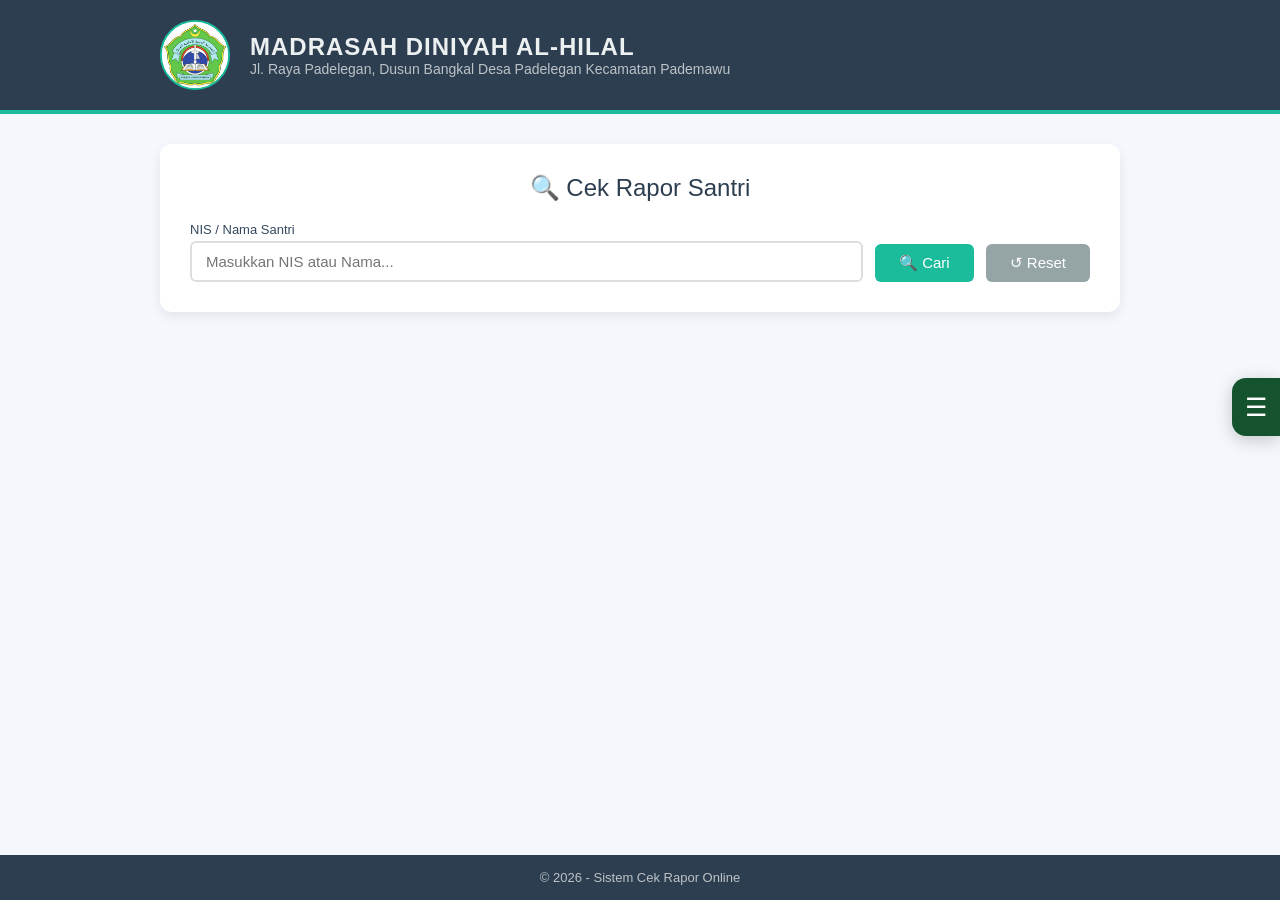
==== commit 8747b85d: "Update index.html" ====
--- a/index.html
+++ b/index.html
@@ -244,7 +244,7 @@
     <div class="sb-label">NAVIGASI</div>
 
     <!-- GANTI LINK # DENGAN URL TUJUAN -->
-    <a class="sb-link active" href="#beranda">
+    <a class="sb-link active" href="index.html">
       <span class="sb-icon">⌂</span>
       <span>Beranda</span>
     </a>
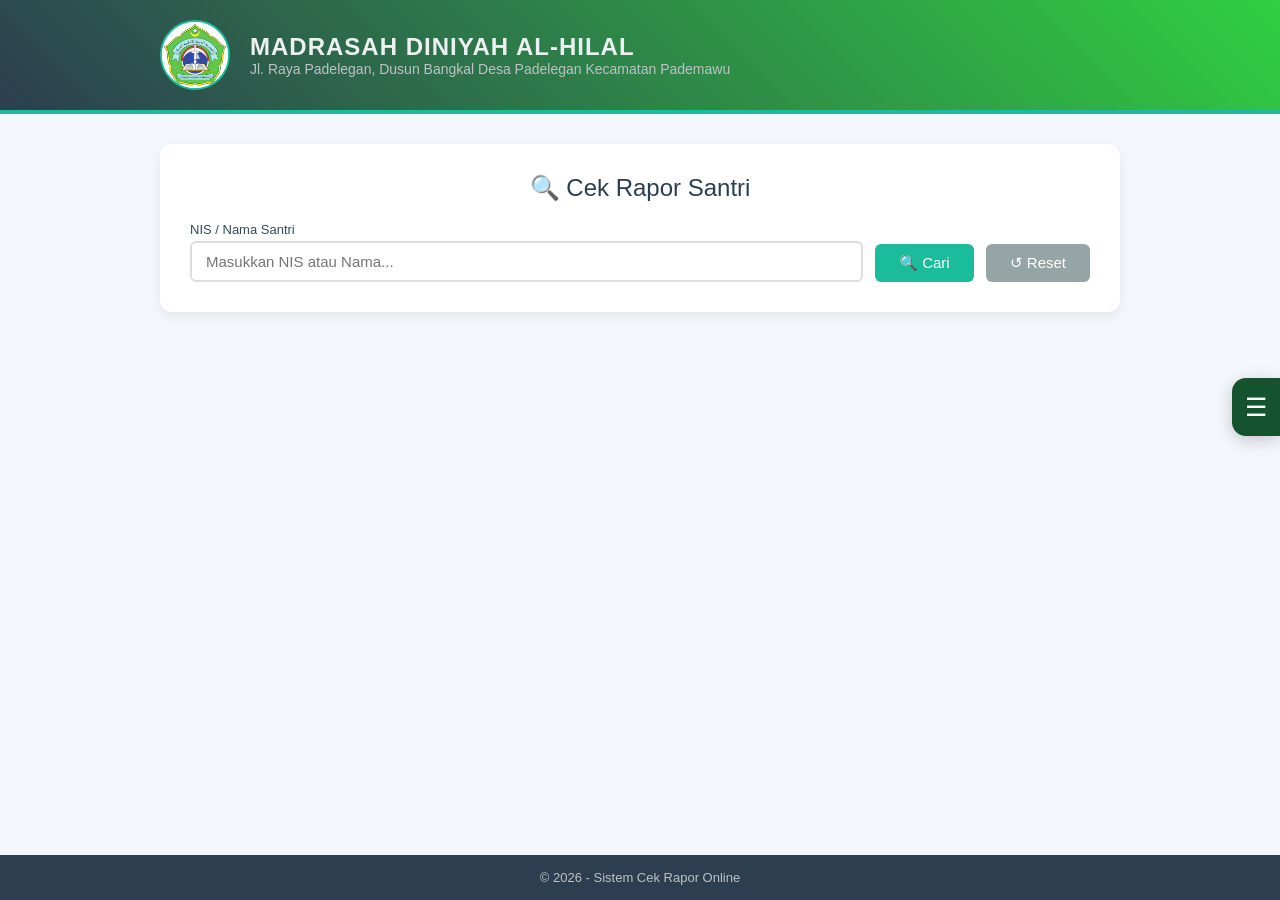
==== commit cf22c77b: "Update index.html" ====
--- a/index.html
+++ b/index.html
@@ -264,7 +264,7 @@
       <span>Hasil Lomba kaligrafi</span>
     </a>
 
-    <a class="sb-link" href="#data-siswa">
+    <a class="sb-link" href="diagram_siswa.html">
       <span class="sb-icon">👨‍🎓</span>
       <span>Data Siswa</span>
     </a>
--- a/styles.css
+++ b/styles.css
@@ -25,7 +25,8 @@
    HEADER
    ============================================================ */
 .header {
-    background: #2c3e50;
+    /* background: #2c3e50; */
+    background: linear-gradient(45deg, #2c3e50, #2c3e);
     color: #ecf0f1;
     padding: 20px 0;
     border-bottom: 4px solid #1abc9c;
@@ -478,4 +479,4 @@
     .table-wrapper-scroll table td {
         padding: 2px 3px;
     }
-}+}
